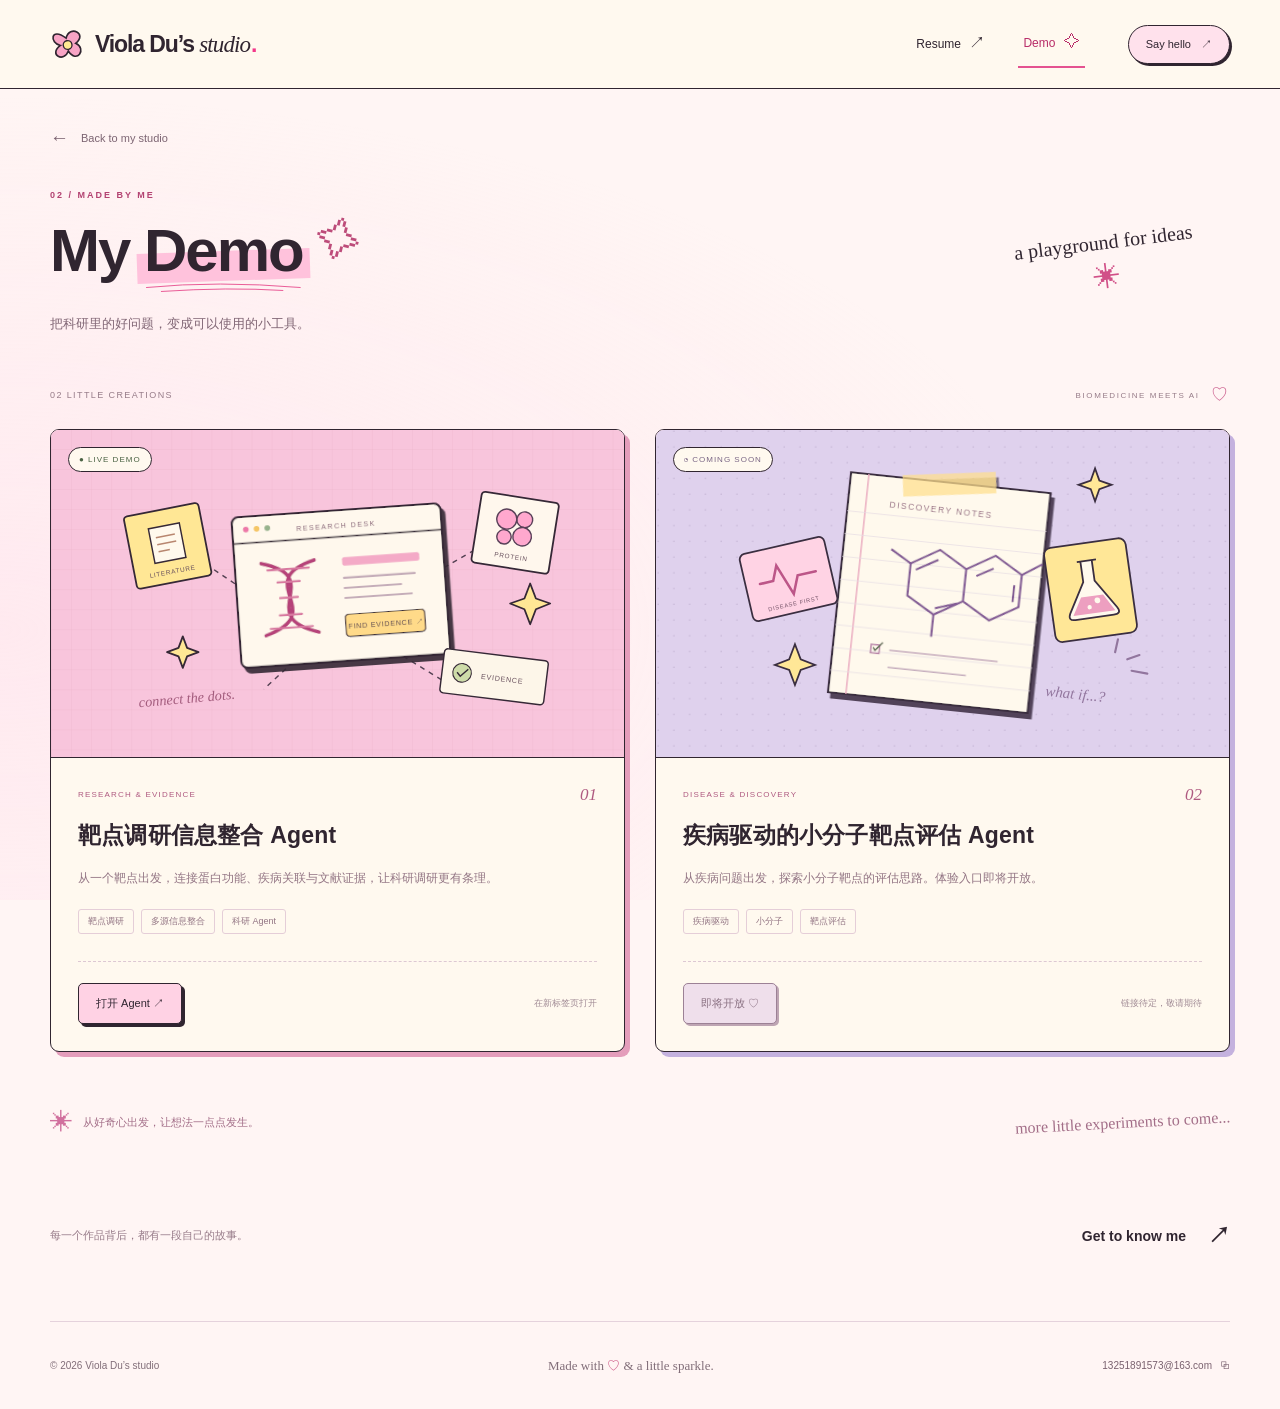
==== demo.html @ eedb1ac7 "Add files via upload" ====
<!doctype html><html lang="zh-CN"><head><meta charset="UTF-8"><meta name="viewport" content="width=device-width, initial-scale=1"><meta name="theme-color" content="#ffb4cf"><meta name="description" content="Viola Du 的科研 Agent 作品：靶点调研信息整合与疾病驱动的小分子靶点评估。"><title>My Demo — Viola Du’s studio</title><link rel="icon" type="image/svg+xml" href="assets/favicon.svg"><link rel="stylesheet" href="styles.css?v=studio-4"><script src="content.js?v=studio-5" defer></script><script src="script.js?v=studio-2" defer></script></head>
<body class="inner-page demo-page"><a class="skip-link" href="#main">跳到主要内容</a>
<header class="site-header"><div class="header-inner shell"><a class="brand" href="index.html"><img class="brand-flower" src="assets/favicon.svg" width="34" height="34" alt=""><span>Viola Du<span class="brand-apostrophe">’s</span> <em>studio</em><span class="brand-period">.</span></span></a><nav class="page-nav" aria-label="主导航"><a href="resume.html">Resume <span>↗</span></a><a href="demo.html" aria-current="page">Demo <span>✧</span></a></nav><a class="hello-link" href="mailto:13251891573@163.com" data-email-link><span>Say hello</span><span aria-hidden="true">↗</span></a></div></header>
<main id="main" class="inner-main shell"><a class="back-link" href="index.html"><span aria-hidden="true">←</span> Back to my studio</a>
<div class="inner-heading"><div><span class="eyebrow">02 / MADE BY ME</span><h1>My <span class="pink-highlight">Demo<svg viewBox="0 0 320 22" aria-hidden="true"><path d="M5 12Q148-2 315 12M35 20Q170 11 280 18"/></svg></span><span class="title-star" aria-hidden="true">✧</span></h1><p>把科研里的好问题，变成可以使用的小工具。</p></div><span class="heading-note" aria-hidden="true">a playground for ideas <span>✳</span></span></div>
<div class="demo-toolbar"><span>02 LITTLE CREATIONS</span><span class="demo-toolbar-note">BIOMEDICINE MEETS AI <span aria-hidden="true">♡</span></span></div>
<div id="demo-grid" class="demo-grid"><noscript><article class="demo-card"><div class="demo-card-copy"><h2>靶点调研信息整合 Agent</h2><a class="small-button" href="https://udify.app/chat/OmVkV2a1NfGbL4Wp" target="_blank" rel="noopener noreferrer">打开 Agent ↗</a></div></article><article class="demo-card"><div class="demo-card-copy"><h2>疾病驱动的小分子靶点评估 Agent</h2><p>即将开放 · 链接待定</p></div></article></noscript></div>
<div class="demo-note"><span aria-hidden="true">✳</span><p>从好奇心出发，让想法一点点发生。</p><span class="demo-note-hand" aria-hidden="true">more little experiments to come...</span></div>
<a class="next-page-link" href="resume.html"><span>每一个作品背后，都有一段自己的故事。</span><strong>Get to know me <span aria-hidden="true">↗</span></strong></a></main>
<footer class="site-footer shell"><span>© <span data-year>2026</span> Viola Du’s studio</span><span class="footer-love">Made with <span aria-hidden="true">♡</span> & a little sparkle.</span><button class="email-copy" type="button" data-copy-email aria-label="复制邮箱 13251891573@163.com"><span data-email>13251891573@163.com</span><span aria-hidden="true">⧉</span></button></footer><div class="toast" id="toast" role="status" aria-live="polite"></div></body></html>
---- styles.css ----
@charset "UTF-8";
:root{--cream:#fff9ef;--pink:#ffb4cf;--hot-pink:#f33789;--light-pink:#ffe1ec;--yellow:#ffe992;--ink:#302530;--muted:#796675;--line:#ddcdd2;--sans:-apple-system,BlinkMacSystemFont,"Segoe UI","PingFang SC","Microsoft YaHei",sans-serif;--display:"Arial Black","Avenir Next",Arial,sans-serif;--hand:"Bradley Hand","Comic Sans MS","Chalkboard SE",cursive}
*{box-sizing:border-box}html{scroll-behavior:smooth}body{margin:0;color:var(--ink);background:var(--cream);font-family:var(--sans);-webkit-font-smoothing:antialiased;font-size:14px}h1,h2,h3,p{margin:0}a{color:inherit;text-decoration:none}button{font:inherit;color:inherit;cursor:pointer}img,svg{display:block}img{max-width:100%}button,a{-webkit-tap-highlight-color:transparent;touch-action:manipulation}button:focus-visible,a:focus-visible,summary:focus-visible{outline:3px solid #a90f59;outline-offset:6px}::selection{background:#fda5cb;color:#302530}[hidden]{display:none!important}.shell{width:min(1200px,calc(100% - 100px));margin-inline:auto}.svg-definitions{position:absolute;width:0;height:0;overflow:hidden}.sr-only{position:absolute;width:1px;height:1px;overflow:hidden;clip:rect(0,0,0,0);white-space:nowrap}.skip-link{position:fixed;top:10px;left:10px;z-index:100;padding:12px 20px;background:var(--ink);color:white;transform:translateY(-180%)}.skip-link:focus{transform:translateY(0)}
.site-header{background:var(--cream);position:relative;z-index:10;border-bottom:1.5px solid var(--ink)}.header-inner{height:88px;display:flex;align-items:center;justify-content:space-between;gap:28px}.brand{display:inline-flex;align-items:center;gap:10px;font-size:23px;font-weight:800;letter-spacing:-1.1px;white-space:nowrap}.brand-flower{width:35px;height:35px;flex:none;color:#f5a1c1;transform:rotate(-12deg)}.brand em{font-family:Georgia,serif;font-weight:500;letter-spacing:-.9px}.brand-apostrophe{font-weight:600}.brand-period{color:var(--hot-pink);margin-left:1px}.header-note{font-family:var(--hand);font-size:15px;transform:rotate(-2deg);color:#7d6872}.header-note>span{font-family:Georgia,serif;color:#bc5b81;font-size:21px;padding-left:8px}.hello-link{display:flex;gap:10px;align-items:center;border:1.5px solid var(--ink);background:#ffe1ec;border-radius:25px;padding:11px 17px;font-size:11px;white-space:nowrap;box-shadow:2px 2px 0 var(--ink);transition:transform .18s,box-shadow .18s}.hello-link svg{width:16px;height:16px}.hello-link:hover{transform:translate(2px,2px);box-shadow:0 0 0 var(--ink)}
.welcome-scene{position:relative;isolation:isolate;overflow:hidden;background:#fff6eb url("assets/pink-paint.webp") center bottom/cover no-repeat}.paper-grain{position:absolute;inset:0;z-index:-1;opacity:.13;pointer-events:none;background-image:url("data:image/svg+xml,%3Csvg xmlns='http://www.w3.org/2000/svg' width='180' height='180'%3E%3Cfilter id='n'%3E%3CfeTurbulence type='fractalNoise' baseFrequency='.72' numOctaves='3' stitchTiles='stitch'/%3E%3C/filter%3E%3Cpath d='M0 0h180v180H0z' fill='%23a87383' filter='url(%23n)' opacity='.6'/%3E%3C/svg%3E")}.scene-topline{display:flex;justify-content:space-between;gap:20px;padding-top:25px;font-size:8px;font-weight:600;letter-spacing:2px;color:#8c7380}.welcome-grid{display:grid;grid-template-columns:minmax(0,1.22fr) minmax(0,1fr);gap:8px;align-items:center;min-height:655px;position:relative;z-index:1}.welcome-copy{padding:36px 0 40px;position:relative;z-index:2;min-width:0}.intro-sticker{display:inline-flex;align-items:center;gap:8px;font-size:10px;font-weight:700;letter-spacing:1.4px;border:1.5px solid var(--ink);background:var(--yellow);padding:8px 12px;box-shadow:2px 2px 0 var(--ink);transform:rotate(-4deg);margin-bottom:31px;margin-left:5px}.status-dot{width:6px;height:6px;border-radius:50%;background:var(--ink)}.cutout-title{font-family:var(--display);font-size:57px;font-weight:900;line-height:1.06;letter-spacing:-2.7px;position:relative;isolation:isolate;margin-left:-5px}.cutout-line{display:flex;gap:16px;align-items:center;margin-bottom:14px}.cutout-word{display:flex;gap:4px;align-items:center;filter:drop-shadow(1px 3px 0 #d96b96)}.cutout-title i{display:inline-block;font-style:normal;background:#fff9ee;padding:6px 5px 7px;box-shadow:0 0 0 3px #efbac9;color:#272125;transform:rotate(-7deg);clip-path:polygon(1% 1%,24% 2%,33% 0,51% 2%,72% 0,86% 2%,99% 0,98% 20%,100% 32%,98% 54%,100% 72%,97% 85%,99% 99%,77% 97%,54% 100%,26% 97%,1% 100%,2% 75%,0 47%,2% 24%)}.cutout-title i:nth-child(2n){background:#ffc1d7;transform:rotate(5deg) translateY(3px)}.cutout-title i:nth-child(3n){transform:rotate(-3deg) translateY(-3px);background:#fff5df}.cutout-title i:nth-child(4n){background:#f596ba;transform:rotate(7deg)}.cutout-title i:nth-child(5n){transform:rotate(-5deg) translateY(4px)}.line-two{margin-left:24px;gap:15px}.line-two .cutout-word:last-child i:nth-child(3n+1){background:#ffb0cd}.line-two .cutout-word:last-child i:last-child{background:#ffe992;transform:rotate(9deg)}.welcome-description{margin-top:29px;margin-left:4px;font-size:14px;line-height:1.9}.welcome-description p:first-child{font-size:14px;letter-spacing:.2px}.welcome-description strong{font-weight:650}.welcome-description p:first-child>span{color:#d7397d;font-size:22px;vertical-align:-1px;margin-left:4px}.welcome-description p:nth-child(2){font-size:12px;color:#7c5c6b;letter-spacing:1.2px}.choose-caption{display:flex;align-items:center;margin:22px 0 7px 6px;gap:11px;font-family:var(--hand);font-size:18px;transform:rotate(-2deg)}.choose-caption svg{width:69px;height:31px;fill:none;stroke:var(--ink);stroke-width:2;stroke-linecap:round;stroke-linejoin:round;transform:rotate(5deg)}.entry-options{display:grid;grid-template-columns:minmax(0,1fr) minmax(0,1fr);gap:20px;max-width:553px;margin-top:10px}.entry-card{display:block;border:2px solid var(--ink);border-radius:10px;background:#fff6e9;box-shadow:5px 5px 0 var(--ink);padding:17px 19px 18px;transform:rotate(-2deg);transition:transform .2s,box-shadow .2s}.demo-entry{background:#ffc4dc;transform:rotate(2deg)}.entry-card:hover{transform:rotate(0) translateY(-5px);box-shadow:6px 9px 0 var(--ink)}.entry-card:active{transform:translate(3px,3px);box-shadow:1px 1px 0 var(--ink)}.entry-top{display:flex;gap:10px;align-items:center;font-size:8px;font-weight:650;letter-spacing:.9px}.entry-top svg{width:26px;height:28px;flex:none}.entry-arrow{font-size:23px;line-height:1;margin-left:auto;font-weight:400}.entry-title{display:flex;gap:5px;align-items:center;justify-content:space-between;font-family:var(--display);font-size:26px;letter-spacing:-1px;margin-top:10px;white-space:nowrap}.entry-title>span{font-family:Georgia,serif;font-weight:400;font-size:25px;line-height:1;transform:rotate(-10deg)}.entry-description{display:block;font-size:10px;color:#745a65;letter-spacing:.5px;margin-top:7px}
.character-scene{position:relative;height:622px;align-self:end;isolation:isolate;min-width:0}.character-orbit{position:absolute;width:408px;height:408px;left:calc(50% - 191px);top:135px;border:2.5px solid var(--ink);border-radius:49% 51% 47% 53% / 48% 48% 52% 52%;background:#ffb9ce;box-shadow:10px 10px 0 var(--ink);overflow:hidden;transform:rotate(-6deg)}.orbit-yellow{position:absolute;top:-35px;left:-30px;width:430px;height:135px;background:var(--yellow);border-radius:0 0 50% 33%;transform:rotate(8deg)}.orbit-dots{position:absolute;bottom:0;left:0;width:230px;height:160px;background:radial-gradient(#e993b0 1px,transparent 1.5px) 0 0/9px 9px;opacity:.5;transform:rotate(5deg)}.viola-character{position:absolute;width:277px;height:auto;left:calc(50% - 134px);top:57px;filter:drop-shadow(3px 4px 0 #fff8ed) drop-shadow(-3px -2px 0 #fff8ed);transform:rotate(2deg);z-index:2;animation:character-arrives .8s cubic-bezier(.2,.8,.3,1) both}.little-label{position:absolute;right:20px;top:48px;z-index:4;background:#fff9e9;border:1px solid #cda9aa;box-shadow:2px 3px 0 #d898ab44;padding:11px 18px 13px 12px;font-family:var(--hand);font-size:15px;line-height:1.15;transform:rotate(9deg)}.little-label::before{content:"";position:absolute;background:#ffd46f88;width:55px;height:18px;top:-10px;left:45px;transform:rotate(-4deg);clip-path:polygon(3% 0,100% 3%,97% 100%,0 90%)}.little-label>span:first-child{font-size:12px}.label-heart{position:absolute;font-size:20px;right:4px;bottom:-6px;color:#d24682;transform:rotate(14deg)}.character-rays{position:absolute;top:49px;left:50px;width:64px;height:70px;fill:none;stroke:#302530;stroke-width:3.5;stroke-linecap:round;transform:rotate(-10deg)}.character-name{position:absolute;left:-3px;top:356px;z-index:3;font-family:var(--hand);font-size:18px;transform:rotate(-10deg);width:115px;line-height:1.2}.character-name svg{width:77px;height:40px;fill:none;stroke:#302530;stroke-width:1.8;stroke-linecap:round;stroke-linejoin:round;transform:rotate(190deg);margin-left:24px}.hello-sticker{position:absolute;right:-5px;bottom:68px;z-index:4;width:116px;height:101px;border:2px solid var(--ink);background:var(--yellow);box-shadow:3px 4px 0 var(--ink);transform:rotate(11deg);border-radius:50%;font-family:var(--display);font-size:21px;letter-spacing:-1px;line-height:1.1;display:flex;align-items:center;justify-content:center;flex-direction:column}.hello-sticker em{font-style:normal}.hello-sticker>span{font-family:Arial,sans-serif;position:absolute;font-size:19px;top:9px;right:18px;transform:rotate(10deg)}.character-star{position:absolute;width:34px;height:43px;right:-3px;top:229px;color:var(--yellow);transform:rotate(10deg)}.scene-star{position:absolute;z-index:1;pointer-events:none;color:var(--yellow);width:29px;height:39px}.scene-star-one{left:1.5%;top:70px;transform:rotate(-13deg)}.scene-star-two{left:46%;top:103px;transform:rotate(12deg);width:23px}.scene-star-three{right:3%;top:73px;transform:rotate(14deg);width:39px;height:49px}.scene-star-four{left:3.5%;bottom:99px;width:38px;height:50px;transform:rotate(-12deg)}.scene-bottomline{position:relative;z-index:2;display:flex;align-items:center;justify-content:space-between;gap:20px;padding-block:12px 26px;font-size:8px;font-weight:650;letter-spacing:1.1px}.scene-bottomline>span:first-child{display:flex;align-items:center;gap:9px}.mini-star{font-size:19px;line-height:1;font-weight:400}.bottom-scribble{font-family:var(--hand);font-size:17px;letter-spacing:0;font-weight:400;transform:rotate(-3deg)}.ticker{background:#ffaacb;border-block:1.5px solid var(--ink);overflow:hidden;padding:15px 0;user-select:none}.ticker>div{display:flex;align-items:center;justify-content:center;gap:33px;width:max-content;min-width:100%;font-family:var(--display);font-size:12px;letter-spacing:.5px;white-space:nowrap}.ticker span:nth-child(2n){font-size:21px;font-family:Georgia,serif;line-height:14px}
.site-footer{display:flex;align-items:center;justify-content:space-between;gap:20px;min-height:88px;font-size:10px;color:#826e79}.footer-love{font-family:var(--hand);font-size:13px}.footer-love>span{color:#cb5181}.email-copy{border:0;background:transparent;padding:12px 0;display:inline-flex;align-items:center;gap:8px;font-size:10px;color:#79606e;overflow-wrap:anywhere}.email-copy:hover{color:#b40d57}.toast{position:fixed;bottom:28px;left:50%;transform:translate(-50%,15px);z-index:100;background:var(--cream);color:var(--ink);border:2px solid var(--ink);box-shadow:4px 4px 0 var(--ink);border-radius:8px;max-width:calc(100% - 36px);width:max-content;padding:14px 20px;font-size:13px;line-height:1.6;opacity:0;pointer-events:none;transition:opacity .2s,transform .2s;text-align:center}.toast.visible{opacity:1;transform:translate(-50%,0)}
.inner-page{background:#fff5f4}.inner-page::before{content:"";position:fixed;inset:0;pointer-events:none;background:radial-gradient(ellipse at 0 70%,#ffdeeb80,transparent 60%);z-index:-1}.page-nav{display:flex;gap:28px;margin-left:auto;margin-right:15px;font-size:12px}.page-nav a{padding:12px 5px;border-bottom:2px solid transparent}.page-nav a>span{font-size:16px;margin-left:5px}.page-nav a[aria-current]{border-bottom-color:#e45290;color:#b82c68}.page-nav a:hover{color:#b82c68}.inner-main{padding-top:31px;padding-bottom:40px}.back-link{display:inline-flex;align-items:center;gap:12px;font-size:11px;color:#7c6472;min-height:36px}.back-link>span{font-size:19px}.back-link:hover{color:#b82c68}.inner-heading{display:flex;align-items:center;justify-content:space-between;margin-top:34px;margin-bottom:48px;gap:25px}.eyebrow{font-size:9px;letter-spacing:2px;font-weight:700;display:block;color:#b34372;margin-bottom:15px}.inner-heading h1{font-family:var(--display);font-size:60px;font-weight:900;letter-spacing:-2px;line-height:1.2}.pink-highlight{position:relative;isolation:isolate}.pink-highlight::before{content:"";position:absolute;inset:51% -7px 3px;background:#ffc2dc;z-index:-1;transform:rotate(-2deg)}.pink-highlight svg{position:absolute;bottom:-12px;left:0;width:100%;height:18px;fill:none;stroke:#e95b96;stroke-width:2;stroke-linecap:round}.title-star{display:inline-block;color:#bd4c7a;font-family:Georgia,serif;font-size:45px;font-weight:400;vertical-align:top;margin:0 0 0 13px;transform:rotate(14deg)}.inner-heading p{margin-top:25px;font-size:13px;line-height:1.8;color:#816675}.heading-note{font-family:var(--hand);font-size:20px;transform:rotate(-7deg);margin-right:35px;white-space:nowrap}.heading-note>span{font-size:27px;color:#d15088;display:block;text-align:center;margin-top:9px}.resume-layout{display:grid;grid-template-columns:310px minmax(0,1fr);gap:42px;align-items:start}.profile-note{position:relative;padding:32px 25px 26px;border:1.5px solid var(--ink);background:#ffdaea;box-shadow:5px 6px 0 #302530;transform:rotate(-2deg);text-align:center}.tape{position:absolute;width:96px;height:30px;background:#ffe192b0;top:-14px;left:calc(50% - 48px);transform:rotate(-7deg);clip-path:polygon(2% 3%,97% 0,100% 93%,0 99%);z-index:2}.profile-portrait{width:180px;height:180px;margin-inline:auto;border:2px solid var(--ink);border-radius:50%;overflow:hidden;background:#fff0b2;position:relative}.profile-portrait img{position:absolute;width:158px;max-width:none;left:calc(50% - 79px);top:6px;height:auto}.profile-wave{position:absolute;top:60px;right:8px;font-family:var(--hand);font-size:26px;transform:rotate(16deg);color:#bc3670}.profile-note h2{font-family:var(--display);font-size:29px;letter-spacing:-1px;margin-top:23px}.profile-note>p{font-family:var(--hand);font-size:15px;margin-top:7px}.profile-divider{border-top:1px dashed #b77992;margin:24px 0 17px}.profile-location{display:block;font-size:11px;color:#845669;line-height:1.9;margin-bottom:17px}.profile-email{font-size:11px;display:flex;justify-content:center;gap:8px;overflow-wrap:anywhere;align-items:center}.profile-email>span:last-child{font-size:18px}.profile-download{margin-top:22px}.profile-footer{display:block;margin-top:27px;font-size:8px;font-weight:600;letter-spacing:1.1px;text-transform:uppercase}.resume-paper{padding:35px 40px 31px;background:var(--cream);border:1.5px solid var(--ink);border-radius:2px;box-shadow:7px 7px 0 #f4abc9;position:relative}.paper-top{display:flex;justify-content:space-between;align-items:center;font-size:8px;letter-spacing:1.7px;color:#9e7e8c;margin-bottom:26px}.paper-top>span:last-child{font-size:25px;color:#bb5380}.resume-paper>h2{font-size:25px;letter-spacing:.2px}.resume-introduction{font-size:12px;line-height:2;color:#816c75;margin-top:13px}.resume-section{margin-top:31px;border-top:1px solid #e6d8d5;padding-top:23px}.resume-section h3{display:flex;align-items:center;gap:11px;font-size:14px;font-weight:600}.resume-section h3>span{font-family:Georgia,serif;font-style:italic;font-size:18px;color:#bf5b88}.resume-section h3 small{font-size:8px;letter-spacing:1px;color:#99828d;font-weight:500;margin-left:auto}.resume-bottom{display:flex;align-items:center;justify-content:space-between;gap:15px;border-top:1px solid #e6d8d5;margin-top:30px;padding-top:20px;font-family:var(--hand);font-size:15px;color:#9e7688}.resume-item{padding-top:22px}.resume-item h4{margin:0;font-size:14px;line-height:1.7}.resume-item-header{display:flex;justify-content:space-between;align-items:start;gap:15px;flex-wrap:wrap}.resume-item-header>span{color:#9e7688;font-size:10px;line-height:1.8}.resume-item p{font-size:11px;line-height:2;color:#816c75;margin-top:7px}.resume-item p.resume-subtitle{color:#a24e73;font-size:10px;margin-top:6px}.skill-tags{display:flex;flex-wrap:wrap;gap:9px;padding-top:18px}.skill-tag{background:#ffe5ee;border:1px solid #e9b8cd;padding:7px 11px;border-radius:4px;font-size:11px}.highlights-list{padding-left:17px;margin:17px 0 0;color:#816c75;font-size:11px;line-height:2.2}.highlights-list li{padding-left:3px}.small-button{display:inline-flex;justify-content:center;align-items:center;gap:20px;padding:12px 17px;border:1.5px solid var(--ink);background:#ffd2e4;box-shadow:3px 3px 0 var(--ink);border-radius:5px;font-family:var(--sans);font-size:11px;color:var(--ink);transition:transform .2s,box-shadow .2s}.small-button:hover{transform:translate(2px,2px);box-shadow:1px 1px 0 var(--ink)}.text-link{font-family:var(--sans);font-size:11px;white-space:nowrap;color:#a24e73}.next-page-link{display:flex;justify-content:space-between;align-items:center;gap:25px;padding:30px 0;margin-top:34px}.next-page-link>span{color:#977b89;font-size:11px;line-height:1.8}.next-page-link strong{font-size:14px;font-weight:600;display:flex;align-items:center;gap:22px}.next-page-link strong>span{font-size:22px}.next-page-link:hover strong{color:#b82c68}.inner-page .site-footer{border-top:1px solid #e5d2dc}.pdf-panel{margin-top:43px;border:1.5px solid #302530;border-radius:6px;background:var(--cream);scroll-margin-top:20px}.pdf-panel summary{display:flex;align-items:center;justify-content:space-between;padding:22px 26px;cursor:pointer;list-style:none;font-size:15px;font-weight:600}.pdf-panel summary::-webkit-details-marker{display:none}.pdf-panel summary small{font-size:8px;letter-spacing:1px;margin-left:15px;color:#947580;font-weight:500}.pdf-expand{font-size:24px;font-weight:400}.pdf-panel[open] .pdf-expand{transform:rotate(45deg)}.pdf-actions{display:flex;gap:15px;align-items:center;padding:0 26px 22px}.pdf-actions>span{font-size:11px;line-height:1.9;color:#9a7988;margin-right:auto}.pdf-actions .small-button{font-size:10px;white-space:nowrap}.pdf-preview-link{display:block;margin:0 26px 26px;border:1px solid #e5d4dc}.pdf-preview-link img{width:100%;height:auto}
.demo-toolbar{display:flex;align-items:center;justify-content:space-between;gap:20px;margin-bottom:23px;font-size:9px;letter-spacing:1.4px;color:#977c89}.demo-toolbar-note{font-size:8px;letter-spacing:1.6px}.demo-toolbar-note>span{font-size:17px;vertical-align:-2px;margin-left:8px;color:#cc618f}.demo-grid{display:grid;grid-template-columns:repeat(2,minmax(0,1fr));gap:30px}.demo-grid noscript{display:contents}.demo-card{background:var(--cream);border:1.5px solid var(--ink);border-radius:9px;box-shadow:5px 5px 0 #e49dbb;overflow:hidden;display:flex;flex-direction:column}.demo-card-2{box-shadow:5px 5px 0 #c4b1de}.demo-cover{aspect-ratio:1.75;overflow:hidden;background:#ffdaea;position:relative;border-bottom:1px solid var(--ink)}.demo-cover img{width:100%;height:100%;object-fit:cover}.demo-status{position:absolute;top:17px;left:17px;font-size:8px;letter-spacing:1px;border:1px solid var(--ink);border-radius:20px;background:var(--cream);padding:7px 10px}.is-live{color:#496243}.is-soon{color:#796584}.demo-card-copy{padding:27px;display:flex;flex-direction:column;flex:1}.demo-card-meta{display:flex;justify-content:space-between;align-items:center;gap:20px;font-size:8px;letter-spacing:1.2px;color:#af5a80}.demo-card-meta>span:last-child{font-family:Georgia,serif;font-size:17px;font-style:italic;letter-spacing:0}.demo-card-title{font-size:23px;font-weight:650;line-height:1.6;margin-top:12px;letter-spacing:.2px}.demo-card-description{font-size:12px;color:#937584;line-height:1.95;margin-top:13px}.demo-tags{display:flex;gap:7px;flex-wrap:wrap;margin-top:19px;margin-bottom:27px}.demo-tags>span{font-size:9px;border:1px solid #e5ced8;border-radius:3px;padding:5px 9px;color:#937584}.demo-card-bottom{display:flex;justify-content:space-between;align-items:center;gap:15px;margin-top:auto;border-top:1px dashed #ddc8d3;padding-top:21px}.demo-open-note{font-size:9px;color:#a18b95}.coming-soon-button{background:#efdfeb;border-color:#9c8195;color:#8a7182;box-shadow:2px 2px 0 #bea5b3;cursor:default}.coming-soon-button:hover{transform:none;box-shadow:2px 2px 0 #bea5b3}.demo-note{margin-top:36px;padding:21px 0;display:flex;align-items:center;gap:10px;color:#a36e88}.demo-note>span:first-child{font-size:23px;color:#d1709e}.demo-note p{font-size:11px;line-height:1.8}.demo-note-hand{font-family:var(--hand);font-size:16px;margin-left:auto;transform:rotate(-3deg)}
@keyframes character-arrives{from{opacity:0;transform:translateY(15px) rotate(0)}to{opacity:1;transform:translateY(0) rotate(2deg)}}
@media(min-width:1500px){.welcome-grid{min-height:690px}.welcome-copy{padding-top:28px}.character-scene{height:652px}.character-orbit{top:142px}.viola-character{top:65px;width:290px}.little-label{top:58px}.hello-sticker{bottom:88px}.scene-topline{padding-top:29px}.scene-bottomline{padding-bottom:28px}.welcome-scene{background-size:100% 100%}}
@media(max-width:1150px){.shell{width:calc(100% - 72px)}.welcome-grid{grid-template-columns:minmax(0,1.2fr) minmax(0,1fr);min-height:619px}.cutout-title{font-size:48px;letter-spacing:-2.5px}.cutout-title i{padding:6px 4px}.cutout-line{gap:12px}.cutout-word{gap:3px}.line-two{margin-left:17px;gap:12px}.intro-sticker{margin-bottom:30px}.entry-options{gap:17px}.entry-card{padding:14px 15px 16px}.entry-title{font-size:22px}.entry-top{font-size:7px;letter-spacing:.6px;gap:7px}.entry-top svg{width:23px;height:25px}.entry-description{font-size:9px}.character-scene{height:590px}.character-orbit{width:350px;height:350px;left:calc(50% - 170px);top:140px}.viola-character{width:256px;left:calc(50% - 124px);top:57px}.character-rays{left:15px;top:65px;width:53px}.little-label{right:3px;top:46px;font-size:13px}.little-label>span:first-child{font-size:11px}.character-name{left:-8px;top:337px;font-size:16px;width:103px}.hello-sticker{right:-9px;bottom:78px;width:96px;height:89px;font-size:18px}.hello-sticker>span{font-size:15px;top:8px;right:13px}.character-star{right:-8px;top:230px;width:27px}.welcome-description{margin-top:25px}.choose-caption{font-size:16px;margin-top:20px}.header-note{font-size:13px}.brand{font-size:21px}.scene-star-four{left:1%;bottom:77px;width:25px}.scene-star-two{top:74px}.resume-layout{grid-template-columns:280px minmax(0,1fr);gap:33px}.resume-paper{padding:29px 30px}.resume-section h3 small{font-size:7px}.demo-card-title{font-size:21px}}
@media(max-width:900px){.shell{width:calc(100% - 48px)}.header-inner{height:78px}.header-note{display:none}.brand{font-size:22px}.welcome-grid{grid-template-columns:minmax(0,1.15fr) minmax(0,1fr);min-height:578px}.cutout-title{font-size:40px;letter-spacing:-2px}.cutout-title i{padding:6px 3px}.cutout-word{gap:2px}.cutout-line{gap:10px;margin-bottom:12px}.line-two{margin-left:15px;gap:10px}.intro-sticker{font-size:8px;padding:7px 10px;margin-bottom:26px}.welcome-description{font-size:12px;margin-top:24px}.welcome-description p:first-child{font-size:12px}.welcome-description p:nth-child(2){font-size:11px;letter-spacing:.6px}.choose-caption{font-size:15px;margin-top:19px;margin-bottom:5px}.choose-caption svg{width:54px}.entry-card{padding:12px 12px 14px;box-shadow:4px 4px 0 var(--ink);border-radius:8px}.entry-options{gap:15px}.entry-title{font-size:18px;letter-spacing:-.6px}.entry-title>span{font-size:18px}.entry-top{font-size:6px;letter-spacing:.4px;gap:5px}.entry-top svg{width:20px;height:23px}.entry-arrow{font-size:18px}.entry-description{font-size:8px;letter-spacing:.1px;margin-top:9px}.character-scene{height:557px}.character-orbit{width:300px;height:300px;left:calc(50% - 144px);top:151px}.viola-character{width:229px;left:calc(50% - 111px);top:75px}.little-label{right:1px;top:57px;font-size:12px;padding:9px 12px}.little-label>span:first-child{font-size:10px}.character-rays{left:12px;top:93px;width:45px}.hello-sticker{width:82px;height:77px;right:-6px;bottom:82px;font-size:16px}.character-name{left:-1px;top:333px;font-size:14px;width:86px}.character-name svg{width:60px;margin-left:17px}.character-star{right:0;top:248px;width:22px}.scene-star-one{left:.5%;top:72px;width:20px;height:27px}.scene-star-three{right:1%;top:51px;width:25px;height:33px}.scene-topline{font-size:7px;letter-spacing:1.5px}.scene-bottomline{font-size:7px;padding-bottom:23px}.bottom-scribble{font-size:15px}.site-footer{font-size:9px;gap:15px}.email-copy{font-size:9px}.footer-love{font-size:12px}.page-nav{gap:16px;margin-right:5px}.inner-heading h1{font-size:50px}.heading-note{font-size:17px;margin-right:4px}.resume-layout{grid-template-columns:230px minmax(0,1fr);gap:26px}.profile-note{padding-inline:15px}.profile-portrait{width:155px;height:155px}.profile-portrait img{width:137px;left:calc(50% - 68px)}.profile-wave{font-size:20px;top:50px;right:6px}.profile-note h2{font-size:26px}.profile-note>p{font-size:13px}.profile-email{font-size:10px}.profile-footer{font-size:6px;letter-spacing:1px}.resume-paper{padding:26px 25px}.paper-top{font-size:6px;letter-spacing:1.1px}.resume-paper>h2{font-size:22px}.resume-introduction{font-size:11px}.resume-section h3{font-size:13px;gap:8px}.resume-section h3 small{font-size:6px;letter-spacing:.6px}.resume-bottom{font-size:13px;flex-wrap:wrap}.demo-grid{gap:23px}.demo-card-copy{padding:23px}.demo-card-title{font-size:19px}.demo-card-description{font-size:11px}.demo-tags{gap:5px}.demo-tags>span{font-size:8px;padding-inline:7px}.demo-card-bottom{gap:10px;flex-wrap:wrap}.demo-open-note{font-size:8px}.demo-note-hand{font-size:14px}.pdf-actions{flex-wrap:wrap}.pdf-actions>span{flex-basis:100%}}
@media(max-width:700px){.shell{width:calc(100% - 40px)}.header-inner{height:73px;gap:15px}.brand{font-size:21px;gap:7px;letter-spacing:-.8px}.brand-flower{width:29px;height:29px}.hello-link{font-size:10px;padding:9px 12px;gap:7px}.hello-link svg{width:14px;height:14px}.welcome-scene{background-size:auto 100%;background-position:40% bottom}.scene-topline{padding-top:18px;font-size:6px;letter-spacing:1.2px}.scene-topline>span:last-child{display:none}.welcome-grid{grid-template-columns:1fr;gap:0;min-height:0}.welcome-copy{padding:36px 0 0;max-width:535px;width:100%;margin-inline:auto}.intro-sticker{font-size:9px;margin-left:5px;margin-bottom:27px;padding:7px 11px}.cutout-title{font-size:clamp(39px,8.5vw,57px);letter-spacing:-2.2px;margin-left:0}.cutout-title i{padding:6px 4px 7px}.cutout-line{gap:12px;margin-bottom:12px}.cutout-word{gap:3px}.line-two{margin-left:17px;gap:12px}.welcome-description{margin-top:26px;margin-left:5px}.welcome-description p:first-child{font-size:13px}.welcome-description p:nth-child(2){font-size:12px}.choose-caption{font-size:17px;margin-top:20px;margin-bottom:9px;margin-left:5px}.choose-caption svg{width:61px}.entry-options{gap:18px;max-width:none}.entry-card{padding:15px 17px 16px;border-radius:9px}.entry-title{font-size:clamp(21px,4.7vw,28px);margin-top:12px}.entry-title>span{font-size:23px}.entry-top{font-size:7px;letter-spacing:.6px;gap:8px}.entry-top svg{width:23px;height:25px}.entry-arrow{font-size:21px}.entry-description{font-size:10px;letter-spacing:.3px;margin-top:9px}.character-scene{width:min(430px,100%);height:558px;margin:18px auto 0}.character-orbit{width:345px;height:345px;left:calc(50% - 166px);top:137px;box-shadow:8px 8px 0 var(--ink)}.viola-character{width:251px;left:calc(50% - 122px);top:39px}.little-label{top:41px;right:1px;font-size:13px;padding:10px 14px}.little-label>span:first-child{font-size:11px}.character-rays{top:71px;left:28px;width:54px}.character-name{font-size:16px;left:0;top:319px;width:90px}.character-name svg{width:67px;margin-left:17px}.hello-sticker{width:95px;height:88px;right:-2px;bottom:65px;font-size:18px}.hello-sticker>span{font-size:16px;right:11px}.character-star{right:5px;top:244px;width:26px}.scene-star-one{top:132px;left:auto;right:12px;width:21px;height:28px}.scene-star-two{left:auto;right:33px;top:51px;width:22px;height:28px}.scene-star-three{right:auto;left:15px;top:auto;bottom:119px;width:25px;height:35px}.scene-star-four{left:18px;bottom:494px;width:20px;height:28px}.scene-bottomline{padding-top:3px;padding-bottom:21px;font-size:6px;letter-spacing:.6px}.scene-bottomline>span:first-child{gap:7px}.mini-star{font-size:16px}.bottom-scribble{font-size:13px}.ticker{padding-block:13px}.ticker>div{font-size:10px;gap:23px}.site-footer{padding:21px 0;min-height:95px;flex-wrap:wrap;gap:8px 15px;font-size:9px}.footer-love{margin-left:auto;font-size:11px}.email-copy{width:100%;justify-content:center;padding-top:7px;font-size:10px}.page-nav{gap:14px;margin-right:0}.page-nav a{font-size:10px;padding-inline:0}.page-nav a>span{font-size:12px;margin-left:2px}.inner-page .hello-link{display:none}.inner-main{padding-top:20px}.inner-heading{margin-top:24px;margin-bottom:37px}.inner-heading h1{font-size:45px;letter-spacing:-1.5px}.eyebrow{font-size:8px;letter-spacing:1.7px;margin-bottom:13px}.title-star{font-size:32px;margin-left:10px}.inner-heading p{font-size:12px;margin-top:22px;max-width:320px}.heading-note{display:none}.resume-layout{grid-template-columns:1fr;gap:35px}.profile-note{width:min(320px,calc(100% - 20px));margin:0 auto;padding:29px 25px 25px}.profile-portrait{width:160px;height:160px}.profile-portrait img{width:143px;left:calc(50% - 71px)}.profile-note h2{font-size:29px;margin-top:19px}.profile-note>p{font-size:14px}.profile-wave{right:20px;top:47px;font-size:24px}.profile-email{font-size:11px}.profile-footer{font-size:8px;margin-top:22px}.profile-divider{margin-top:20px}.resume-paper{padding:26px 24px}.paper-top{font-size:7px;letter-spacing:1.1px;margin-bottom:21px}.resume-paper>h2{font-size:23px}.resume-introduction{font-size:12px}.resume-section{padding-top:22px;margin-top:25px}.resume-section h3{font-size:14px}.resume-section h3 small{font-size:7px}.resume-bottom{font-size:14px}.resume-item h4{font-size:14px}.resume-item-header{gap:6px}.next-page-link{margin-top:25px;padding-block:23px;align-items:flex-start;flex-direction:column;gap:17px}.next-page-link strong{font-size:14px;gap:15px;align-self:flex-end}.next-page-link>span{font-size:10px}.demo-toolbar{font-size:8px;letter-spacing:1px}.demo-toolbar-note{font-size:6px;letter-spacing:.7px}.demo-grid{grid-template-columns:1fr;gap:30px}.demo-cover{aspect-ratio:1.7}.demo-card-title{font-size:22px}.demo-card-copy{padding:24px}.demo-card-description{font-size:12px}.demo-tags>span{font-size:9px}.demo-open-note{font-size:9px}.demo-status{font-size:7px;top:13px;left:13px}.demo-note{flex-wrap:wrap;gap:8px;margin-top:28px}.demo-note-hand{font-size:14px;flex-basis:100%;text-align:right;margin-top:10px}.demo-note p{font-size:10px}.pdf-panel summary{padding:19px;font-size:14px}.pdf-panel summary small{font-size:6px;margin-left:8px;letter-spacing:.6px}.pdf-actions{padding-inline:18px;gap:12px}.pdf-actions>span{font-size:10px}.pdf-preview-link{margin-inline:13px}.highlights-list{font-size:10px}}
@media(max-width:390px){.shell{width:calc(100% - 32px)}.brand{font-size:18px;gap:5px}.brand-flower{width:26px;height:26px}.hello-link{font-size:9px;padding:9px 10px;gap:5px}.hello-link svg{display:none}.header-inner{height:66px}.cutout-title{font-size:35px;letter-spacing:-1.9px}.cutout-title i{padding:6px 3px}.cutout-line{gap:9px}.cutout-word{gap:2px}.line-two{margin-left:12px;gap:9px}.intro-sticker{font-size:8px}.welcome-copy{padding-top:30px}.welcome-description p:first-child{font-size:12px}.welcome-description p:nth-child(2){font-size:11px;letter-spacing:.5px}.entry-options{gap:14px}.entry-card{padding:13px 11px}.entry-title{font-size:20px}.entry-top{font-size:6px;gap:5px;letter-spacing:.3px}.entry-top svg{width:21px}.entry-title>span{font-size:20px}.entry-description{font-size:9px;letter-spacing:0}.character-scene{height:499px;margin-top:17px}.character-orbit{width:290px;height:290px;left:calc(50% - 141px);top:133px}.viola-character{width:220px;left:calc(50% - 105px);top:45px}.character-rays{left:8px;top:75px;width:43px}.little-label{font-size:11px;right:0;top:37px}.little-label>span:first-child{font-size:9px}.hello-sticker{width:79px;height:74px;bottom:65px;font-size:15px}.hello-sticker>span{font-size:13px}.character-name{top:300px;font-size:13px;width:74px}.character-name svg{width:54px;margin-left:12px}.character-star{top:231px;width:21px;right:-1px}.scene-bottomline{font-size:5px;letter-spacing:.4px;gap:10px}.bottom-scribble{font-size:12px}.scene-star-four{bottom:452px;left:8px}.page-nav{gap:10px}.inner-heading h1{font-size:39px}.inner-heading .title-star{font-size:28px;margin-left:8px}.resume-paper{padding-inline:20px}.resume-section h3 small{font-size:6px}.paper-top{font-size:6px}.demo-card-title{font-size:20px}.demo-card-copy{padding:21px}.demo-card-meta{font-size:7px}.demo-open-note{font-size:8px}}
@media(prefers-reduced-motion:reduce){html{scroll-behavior:auto}*,*::before,*::after{animation:none!important;transition:none!important}}
/* Keep the collage lettering and choice cards comfortably inside small screens. */
@media(min-width:701px) and (max-width:900px){.cutout-title{font-size:clamp(35px,4.8vw,40px)}}
@media(max-width:700px){.cutout-title{font-size:clamp(30px,8.3vw,55px)}.entry-title{font-size:clamp(17px,4.5vw,26px)}.entry-title>span{font-size:18px}}
@media(max-width:430px){.entry-card{padding-inline:12px}.entry-title{font-size:clamp(16px,4.7vw,20px);letter-spacing:-.8px}.entry-title>span{font-size:16px}.entry-top{font-size:6px;letter-spacing:.3px;gap:5px}.entry-top svg{width:20px}.entry-arrow{font-size:18px}.entry-description{font-size:9px;letter-spacing:0}}
@media(max-width:350px){.inner-page .brand{font-size:16px;gap:4px}.inner-page .brand-flower{width:22px;height:22px}.page-nav{gap:8px}.page-nav a{font-size:9px}.page-nav a>span{display:none}.inner-page .header-inner{gap:10px}.cutout-title i{padding-inline:3px}.footer-love{font-size:10px}.scene-bottomline>span:first-child{max-width:170px;line-height:1.5}.demo-toolbar-note{font-size:5px}.resume-bottom{font-size:12px}}
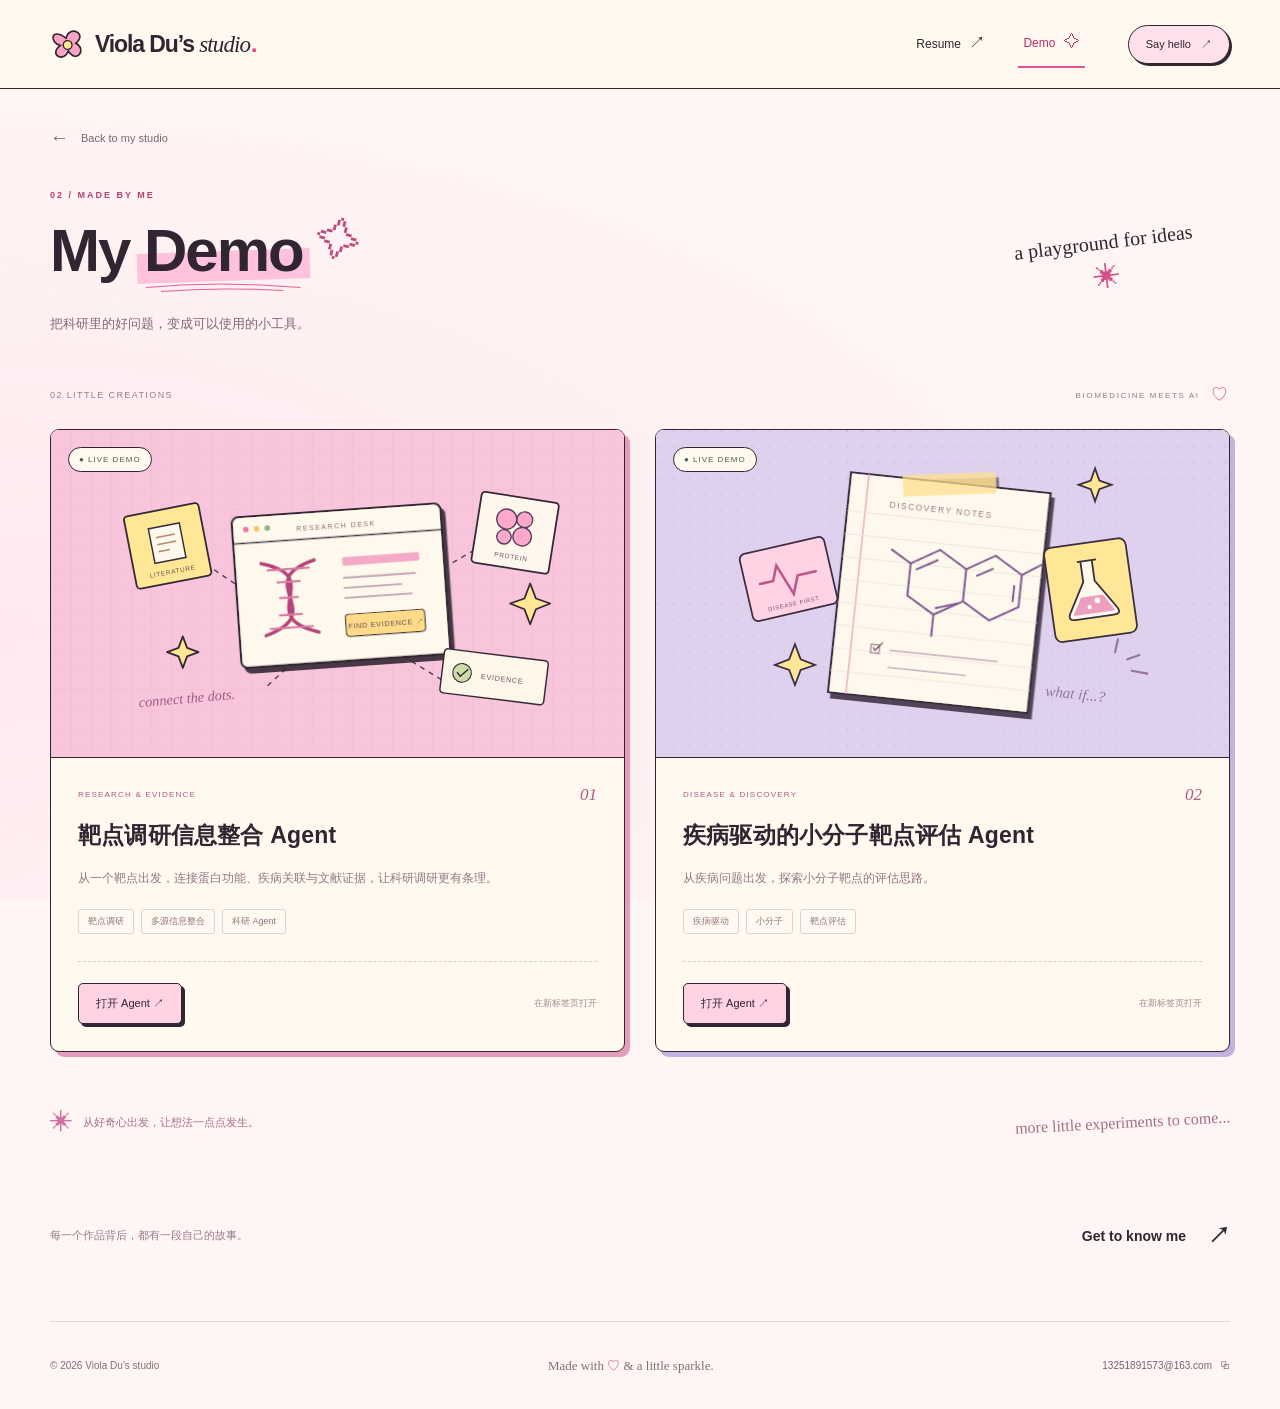
==== commit 0a0623db: "Add files via upload" ====
--- a/demo.html
+++ b/demo.html
@@ -1,10 +1,10 @@
-<!doctype html><html lang="zh-CN"><head><meta charset="UTF-8"><meta name="viewport" content="width=device-width, initial-scale=1"><meta name="theme-color" content="#ffb4cf"><meta name="description" content="Viola Du 的科研 Agent 作品：靶点调研信息整合与疾病驱动的小分子靶点评估。"><title>My Demo — Viola Du’s studio</title><link rel="icon" type="image/svg+xml" href="assets/favicon.svg"><link rel="stylesheet" href="styles.css?v=studio-4"><script src="content.js?v=studio-5" defer></script><script src="script.js?v=studio-2" defer></script></head>
+<!doctype html><html lang="zh-CN"><head><meta charset="UTF-8"><meta name="viewport" content="width=device-width, initial-scale=1"><meta name="theme-color" content="#ffb4cf"><meta name="description" content="Viola Du 的科研 Agent 作品：靶点调研信息整合与疾病驱动的小分子靶点评估。"><title>My Demo — Viola Du’s studio</title><link rel="icon" type="image/svg+xml" href="assets/favicon.svg"><link rel="stylesheet" href="styles.css?v=studio-4"><script src="content.js?v=agent-20261014" defer></script><script src="script.js?v=studio-2" defer></script></head>
 <body class="inner-page demo-page"><a class="skip-link" href="#main">跳到主要内容</a>
 <header class="site-header"><div class="header-inner shell"><a class="brand" href="index.html"><img class="brand-flower" src="assets/favicon.svg" width="34" height="34" alt=""><span>Viola Du<span class="brand-apostrophe">’s</span> <em>studio</em><span class="brand-period">.</span></span></a><nav class="page-nav" aria-label="主导航"><a href="resume.html">Resume <span>↗</span></a><a href="demo.html" aria-current="page">Demo <span>✧</span></a></nav><a class="hello-link" href="mailto:13251891573@163.com" data-email-link><span>Say hello</span><span aria-hidden="true">↗</span></a></div></header>
 <main id="main" class="inner-main shell"><a class="back-link" href="index.html"><span aria-hidden="true">←</span> Back to my studio</a>
 <div class="inner-heading"><div><span class="eyebrow">02 / MADE BY ME</span><h1>My <span class="pink-highlight">Demo<svg viewBox="0 0 320 22" aria-hidden="true"><path d="M5 12Q148-2 315 12M35 20Q170 11 280 18"/></svg></span><span class="title-star" aria-hidden="true">✧</span></h1><p>把科研里的好问题，变成可以使用的小工具。</p></div><span class="heading-note" aria-hidden="true">a playground for ideas <span>✳</span></span></div>
 <div class="demo-toolbar"><span>02 LITTLE CREATIONS</span><span class="demo-toolbar-note">BIOMEDICINE MEETS AI <span aria-hidden="true">♡</span></span></div>
-<div id="demo-grid" class="demo-grid"><noscript><article class="demo-card"><div class="demo-card-copy"><h2>靶点调研信息整合 Agent</h2><a class="small-button" href="https://udify.app/chat/OmVkV2a1NfGbL4Wp" target="_blank" rel="noopener noreferrer">打开 Agent ↗</a></div></article><article class="demo-card"><div class="demo-card-copy"><h2>疾病驱动的小分子靶点评估 Agent</h2><p>即将开放 · 链接待定</p></div></article></noscript></div>
+<div id="demo-grid" class="demo-grid"><noscript><article class="demo-card"><div class="demo-card-copy"><h2>靶点调研信息整合 Agent</h2><a class="small-button" href="https://udify.app/chat/OmVkV2a1NfGbL4Wp" target="_blank" rel="noopener noreferrer">打开 Agent ↗</a></div></article><article class="demo-card"><div class="demo-card-copy"><h2>疾病驱动的小分子靶点评估 Agent</h2><a class="small-button" href="https://udify.app/workflow/gp3H3zmPsYISUdku" target="_blank" rel="noopener noreferrer">打开 Agent ↗</a></div></article></noscript></div>
 <div class="demo-note"><span aria-hidden="true">✳</span><p>从好奇心出发，让想法一点点发生。</p><span class="demo-note-hand" aria-hidden="true">more little experiments to come...</span></div>
 <a class="next-page-link" href="resume.html"><span>每一个作品背后，都有一段自己的故事。</span><strong>Get to know me <span aria-hidden="true">↗</span></strong></a></main>
 <footer class="site-footer shell"><span>© <span data-year>2026</span> Viola Du’s studio</span><span class="footer-love">Made with <span aria-hidden="true">♡</span> & a little sparkle.</span><button class="email-copy" type="button" data-copy-email aria-label="复制邮箱 13251891573@163.com"><span data-email>13251891573@163.com</span><span aria-hidden="true">⧉</span></button></footer><div class="toast" id="toast" role="status" aria-live="polite"></div></body></html>
